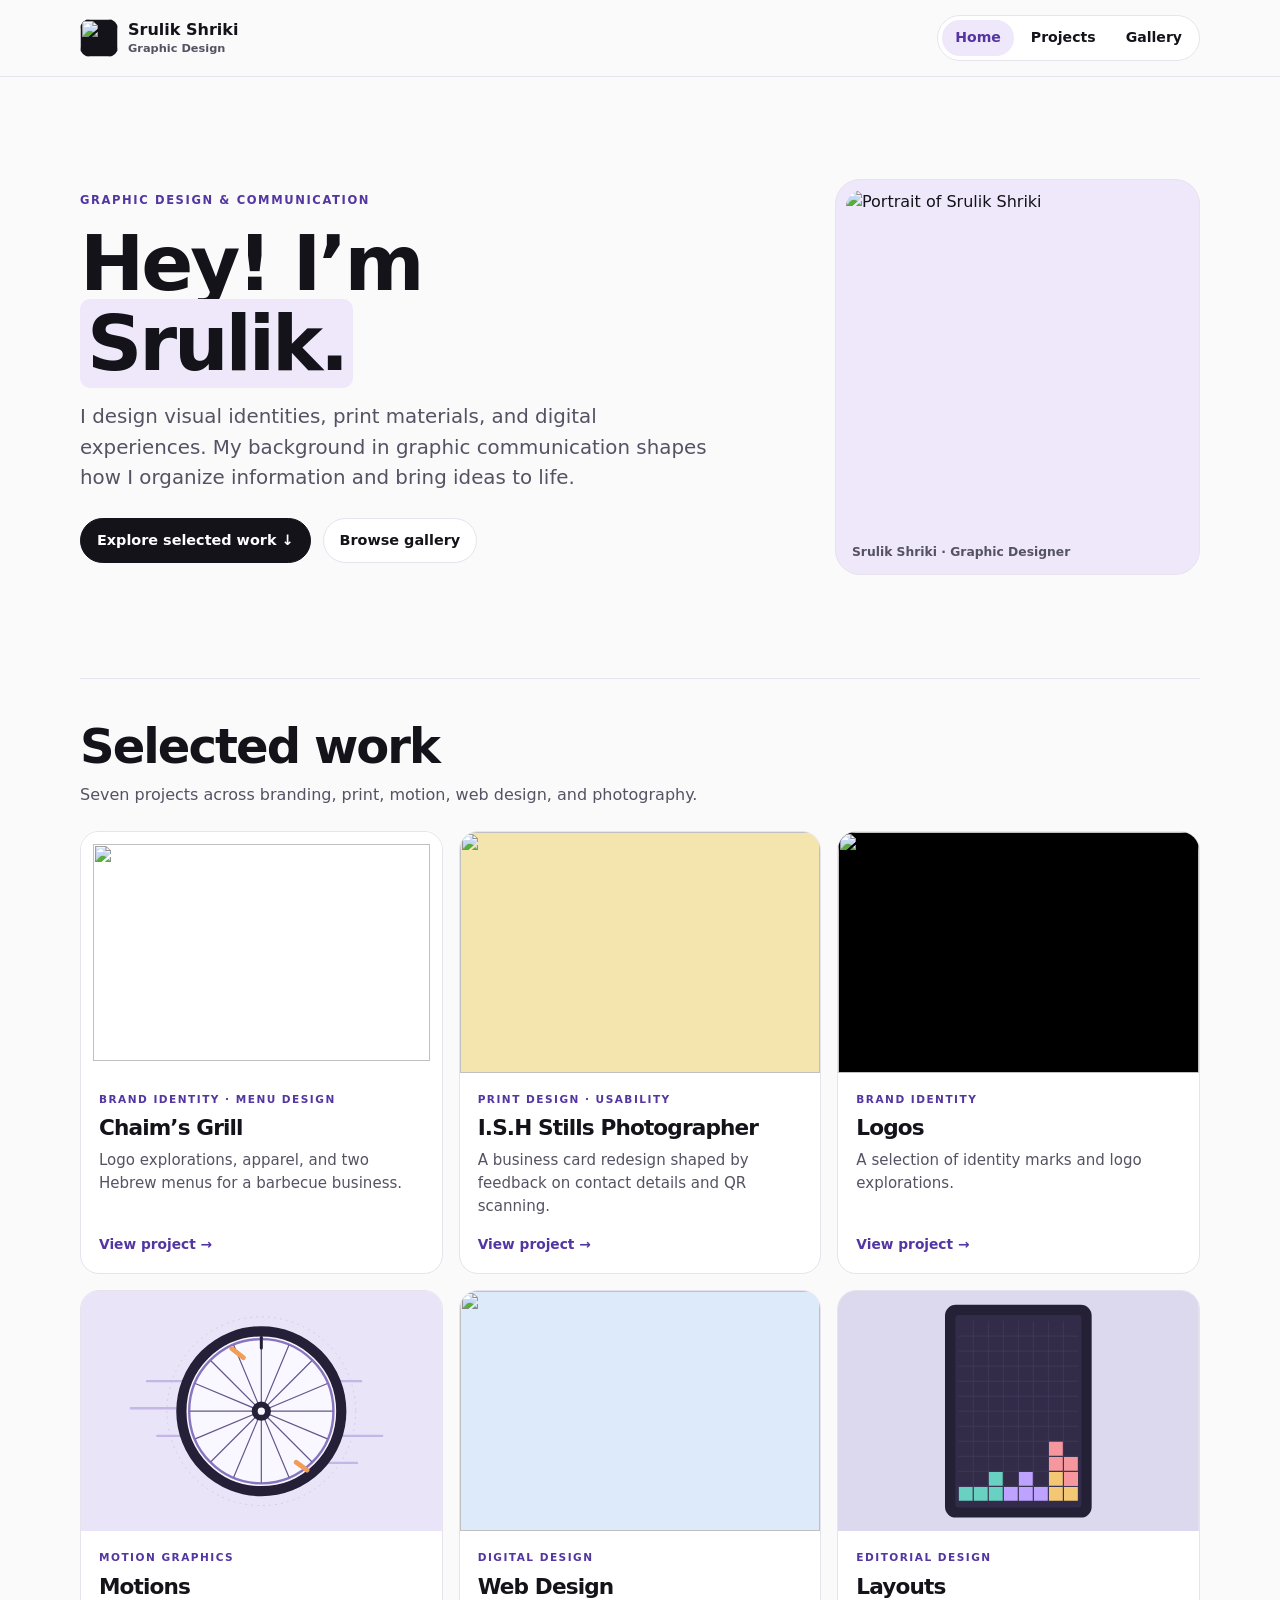
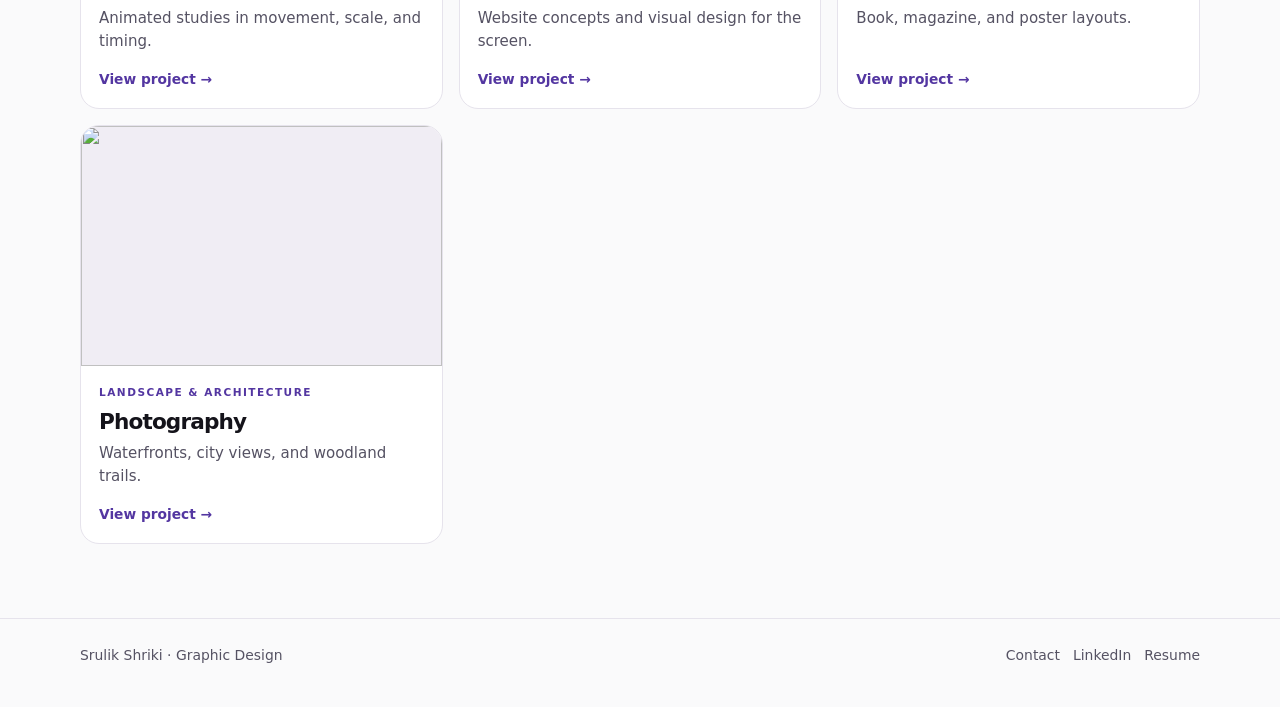
==== index.html @ f4cd2b34 "Add files via upload" ====
<!doctype html>
<html lang="en">
<head>
<meta charset="utf-8">
<meta name="viewport" content="width=device-width, initial-scale=1">
<meta name="description" content="Graphic design portfolio by Srulik Shriki, featuring brand identity, print, motion, and visual communication.">
<title>Graphic Design Srulik&#x27;s Portfolio</title>
<link rel="icon" href="gallery/logo_favicon.jpg" type="image/jpeg">
<link rel="stylesheet" href="styles.css">
</head>
<body>
<a class="skip" href="#main">Skip to content</a>
<header class="header"><div class="wrap bar">
  <a class="brand" href="index.html" aria-label="Graphic Design portfolio home"><img class="mark" src="gallery/logo_favicon.jpg" width="38" height="38" alt=""><span>Srulik Shriki<small>Graphic Design</small></span></a>
  <nav class="nav" aria-label="Main navigation"><a href="index.html" aria-current="page">Home</a> <a href="projects.html">Projects</a> <a href="gallery.html">Gallery</a></nav>
</div></header>
<main class="wrap" id="main">

<section class="hero" aria-labelledby="hero-title">
<div><p class="eyebrow">Graphic Design &amp; Communication</p><h1 id="hero-title">Hey! I’m <span>Srulik.</span></h1>
<p class="lead">I design visual identities, print materials, and digital experiences. My background in graphic communication shapes how I organize information and bring ideas to life.</p>
<div class="actions"><a class="button primary" href="#selected">Explore selected work ↓</a><a class="button" href="gallery.html">Browse gallery</a></div></div>
<figure class="portrait"><img src="gallery/srulik.jpg" width="720" height="720" alt="Portrait of Srulik Shriki"><figcaption>Srulik Shriki · Graphic Designer</figcaption></figure>
</section>
<section class="section" id="selected"><h2>Selected work</h2><p class=intro>Seven projects across branding, print, motion, web design, and photography.</p><div class="grid">
    <a class="card" href="bbq.html"><div class="cover bbq"><img src="gallery/bbq_logo1.png" alt="" loading="lazy"></div>
    <div class="card-body"><p class="eyebrow">Brand identity · Menu design</p><h3>Chaim’s Grill</h3><p>Logo explorations, apparel, and two Hebrew menus for a barbecue business.</p><span class="open">View project →</span></div></a>

    <a class="card" href="business-card.html"><div class="cover ish"><img src="gallery/ish-card-front.png" alt="" loading="lazy"></div>
    <div class="card-body"><p class="eyebrow">Print design · Usability</p><h3>I.S.H Stills Photographer</h3><p>A business card redesign shaped by feedback on contact details and QR scanning.</p><span class="open">View project →</span></div></a>

    <a class="card" href="logos.html"><div class="cover logos"><img src="gallery/logo_favicon.jpg" alt="" loading="lazy"></div>
    <div class="card-body"><p class="eyebrow">Brand identity</p><h3>Logos</h3><p>A selection of identity marks and logo explorations.</p><span class="open">View project →</span></div></a>

    <a class="card" href="motions.html"><div class="cover has-motion"><svg class="cover-art" aria-hidden="true" viewBox="0 0 600 400" xmlns="http://www.w3.org/2000/svg">
  <rect width="600" height="400" fill="#e9e4f8"/>
  <path d="M110 150h78m-105 45h84m-40 46h55m230-91h54m-31 91h66m-89 45h47" stroke="#c4b7e6" stroke-width="4" stroke-linecap="round"/>
  <circle cx="300" cy="200" r="157" fill="none" stroke="#c4b7e6" stroke-dasharray="3 7"/>
  <g class="wheel-spin">
    <circle cx="300" cy="200" r="133" fill="#f9f7ff" stroke="#252038" stroke-width="17"/>
    <circle cx="300" cy="200" r="120" fill="none" stroke="#8975bf" stroke-width="4"/>
    <path d="M300 81v238m-119-119h238m-203-84 168 168m0-168L216 284m38-194 92 220M190 154l220 92M346 90l-92 220m156-156-220 92" stroke="#66568c" stroke-width="2"/>
    <path d="M300 77v18" stroke="#252038" stroke-width="5" stroke-linecap="round"/>
    <path d="M251 96l19 15m88 174 18 13" stroke="#f19c57" stroke-width="8" stroke-linecap="round"/>
    <circle cx="300" cy="200" r="16" fill="#252038"/>
    <circle cx="300" cy="200" r="6" fill="#f9f7ff"/>
  </g>
</svg></div>
    <div class="card-body"><p class="eyebrow">Motion graphics</p><h3>Motions</h3><p>Animated studies in movement, scale, and timing.</p><span class="open">View project →</span></div></a>

    <a class="card" href="web-design.html"><div class="cover web"><img src="gallery/washtenaw_wings.jpg" alt="" loading="lazy"></div>
    <div class="card-body"><p class="eyebrow">Digital design</p><h3>Web Design</h3><p>Website concepts and visual design for the screen.</p><span class="open">View project →</span></div></a>

    <a class="card" href="layouts.html"><div class="cover has-motion"><svg class="cover-art" aria-hidden="true" viewBox="0 0 600 400" xmlns="http://www.w3.org/2000/svg">
  <rect width="600" height="400" fill="#dcd9ef"/>
  <rect x="178" y="23" width="244" height="354" rx="18" fill="#242035"/>
  <rect x="195" y="40" width="210" height="320" rx="6" fill="#332c49"/>
  <svg x="200" y="50" width="200" height="300" viewBox="0 0 200 300" overflow="hidden">
    <path d="M0 25h200m-200 25h200m-200 25h200m-200 25h200m-200 25h200m-200 25h200m-200 25h200m-200 25h200m-200 25h200m-200 25h200m-200 25h200M25 0v300M50 0v300M75 0v300M100 0v300M125 0v300M150 0v300M175 0v300" stroke="#493f62" fill="none"/>
    <path d="M1 276h23v23H1zm25 0h23v23H26zm25 0h23v23H51zm0-25h23v23H51z" fill="#69d1c2"/>
    <path d="M151 276h23v23h-23zm25 0h23v23h-23zm-25-25h23v23h-23zm25 0h23v23h-23z" fill="#f4c774"/>
    <g class="tetris-drop drop-first" fill="#bda3ff">
      <path d="M1 26h23v23H1zm25 0h23v23H26zm25 0h23v23H51zM26 1h23v23H26z"/>
    </g>
    <g class="tetris-drop drop-second" fill="#f5979d">
      <path d="M1 1h23v23H1zm0 25h23v23H1zm25 0h23v23H26zm0 25h23v23H26z"/>
    </g>
  </svg>
</svg></div>
    <div class="card-body"><p class="eyebrow">Editorial design</p><h3>Layouts</h3><p>Book, magazine, and poster layouts.</p><span class="open">View project →</span></div></a>

    <a class="card" href="photography.html"><div class="cover photography"><img src="photography/autumn-pond-panorama.jpg" alt="" loading="lazy"></div>
    <div class="card-body"><p class="eyebrow">Landscape &amp; architecture</p><h3>Photography</h3><p>Waterfronts, city views, and woodland trails.</p><span class="open">View project →</span></div></a>
    </div></section>
</main>
<footer class="footer"><div class="wrap"><span>Srulik Shriki · Graphic Design</span><div><a href="mailto:ishriki@emich.edu">Contact</a><a href="https://www.linkedin.com/in/srulik-shriki-858525204/">LinkedIn</a><a href="https://canva.link/yx0ch3mzbwve8dt">Resume</a></div></div></footer>
<script src="project-motion.js" defer></script>
</body>
</html>
---- styles.css ----
:root{color-scheme:light;--bg:#fafafb;--ink:#14131a;--muted:#555263;--line:#e6e3ec;--paper:#fff;--accent:#5336a1;--lilac:#eee8fa;--width:1120px}
*{box-sizing:border-box}body{margin:0;background:var(--bg);color:var(--ink);font-family:Inter,system-ui,-apple-system,"Segoe UI",sans-serif;line-height:1.55}a{color:inherit;text-decoration:none}img,video{display:block;max-width:100%}h1,h2,h3,p,figure{margin:0}h1,h2,h3{line-height:1.08;letter-spacing:-.04em}p{color:var(--muted)}:focus-visible{outline:3px solid var(--accent);outline-offset:5px}.wrap{width:min(var(--width),calc(100% - 64px));margin-inline:auto}.skip{position:absolute;top:6px;left:8px;transform:translateY(-150%);z-index:10;background:white;padding:8px}.skip:focus{transform:none}.header{position:sticky;top:0;z-index:5;background:#fafafbf2;border-bottom:1px solid var(--line);backdrop-filter:blur(12px)}.bar{min-height:76px;display:flex;align-items:center;justify-content:space-between;gap:14px}.brand,.nav{display:flex;align-items:center;gap:10px}.brand{font-weight:750;line-height:1.12}.brand small{display:block;color:var(--muted);font-size:.71rem;font-weight:550;margin-top:3px}.mark{display:grid;place-items:center;border-radius:10px;width:38px;height:38px;background:var(--ink);color:white;font-size:.9rem;letter-spacing:-.04em;flex:none}.nav{gap:4px;padding:4px;border:1px solid var(--line);border-radius:99px;background:var(--paper);font-size:.88rem;font-weight:650}.nav a{padding:7px 13px;border-radius:99px}.nav a:hover,.nav [aria-current]{background:var(--lilac);color:var(--accent)}.hero{display:grid;grid-template-columns:1.22fr .78fr;align-items:center;gap:clamp(28px,6vw,84px);padding-block:clamp(48px,8vw,104px)}.hero h1,.page-head h1{font-size:clamp(2.65rem,6vw,5.25rem);max-width:13ch;line-height:1.04}.hero h1 span{background:var(--lilac);box-decoration-break:clone;padding-inline:.09em;border-radius:.13em}.eyebrow{font-size:.72rem;font-weight:800;text-transform:uppercase;letter-spacing:.14em;color:var(--accent);margin-bottom:14px}.lead{font-size:clamp(1.03rem,2vw,1.24rem);max-width:54ch;margin-top:18px}.portrait{border-radius:25px;overflow:hidden;background:var(--lilac);border:1px solid var(--line);padding:10px;max-width:365px;justify-self:end;width:100%}.portrait img{width:100%;height:auto;aspect-ratio:1;object-fit:cover;border-radius:17px}.portrait figcaption{padding:10px 6px 2px;font-size:.77rem;font-weight:700;color:var(--muted)}.actions{display:flex;align-items:center;gap:12px;flex-wrap:wrap;margin-top:24px}.button{display:inline-flex;align-items:center;gap:10px;padding:10px 16px;border-radius:99px;font-weight:700;font-size:.9rem;border:1px solid var(--line);background:white}.button.primary{color:white;background:var(--ink);border-color:var(--ink)}.button:hover{color:var(--accent);background:var(--lilac);border-color:var(--lilac)}.section{padding-block:42px;border-top:1px solid var(--line);scroll-margin-top:102px}.section h2{font-size:clamp(1.85rem,4vw,3rem)}.section>.intro{margin:10px 0 22px;max-width:65ch}.grid{display:grid;grid-template-columns:repeat(3,minmax(0,1fr));gap:16px;margin-top:24px}.grid.two{grid-template-columns:repeat(2,minmax(0,1fr))}.card,.piece,.note{min-width:0;border:1px solid var(--line);background:white;border-radius:19px;overflow:hidden}.card{display:flex;flex-direction:column}.card:hover{border-color:#a994d6;box-shadow:0 6px 24px #31215310}.cover,.media{display:grid;place-items:center;background:#f0edf4;overflow:hidden}.cover{aspect-ratio:1.5}.cover img{width:100%;height:100%;object-fit:cover}.cover.bbq{background:#fff}.cover.bbq img{object-fit:contain;padding:14px}.cover.ish{background:#2c2441}.cover.ish img{object-fit:contain;padding:14px}.card-body,.piece figcaption,.note{padding:18px}.card-body{flex:1;display:flex;flex-direction:column;align-items:start;gap:9px}.card-body h3,.note h3{font-size:1.35rem}.card-body p,.note p{font-size:.94rem}.card-body .eyebrow{margin:0;font-size:.66rem}.card-body .open{margin-top:auto;padding-top:6px;color:var(--accent);font-weight:750;font-size:.86rem}.page-head{padding-block:46px 38px}.page-head h1{max-width:17ch;font-size:clamp(2.5rem,6vw,4.7rem)}.back{display:inline-block;margin-bottom:22px;font-size:.9rem;font-weight:700;color:var(--accent)}.media{aspect-ratio:4/3}.media img,.media video{width:100%;height:100%;object-fit:contain}.media img{padding:10px}.media video{background:#191820}.media a{display:grid;place-items:center;width:100%;height:100%;min-height:0}.media a:hover img{filter:brightness(.94)}.piece figcaption{font-size:.92rem;color:var(--muted)}.piece figcaption strong{color:var(--ink);display:block;margin-bottom:3px}.piece figcaption a,.under{color:var(--accent);font-weight:700;text-decoration:underline;text-underline-offset:3px}.story{display:grid;grid-template-columns:minmax(0,1.2fr) minmax(0,1fr);gap:24px;align-items:start;margin-top:20px}.story p+p{margin-top:12px}.case-art{width:100%;border-radius:19px;background:#2c2441}.notes{display:grid;grid-template-columns:repeat(2,minmax(0,1fr));gap:12px;margin-top:20px}.note p{margin-top:8px}.footer{border-top:1px solid var(--line);margin-top:32px;padding-block:26px 40px}.footer .wrap{display:flex;justify-content:space-between;flex-wrap:wrap;gap:12px;color:var(--muted);font-size:.87rem}.footer a{margin-right:13px}.footer a:last-child{margin-right:0}.filters{margin-top:18px}.filters button{cursor:pointer;font-family:inherit;color:var(--ink)}.filters [aria-pressed=true]{background:var(--lilac);color:var(--accent);border-color:#cfc1e7}[hidden]{display:none!important}
@media(max-width:760px){.wrap{width:calc(100% - 36px)}.hero{grid-template-columns:1fr;gap:24px}.portrait{justify-self:start;max-width:300px}.grid{grid-template-columns:repeat(2,minmax(0,1fr))}.story{grid-template-columns:1fr}.case-art{max-width:450px}}
@media(max-width:490px){.nav a{padding:6px 8px}.nav{font-size:.77rem}.bar{min-height:62px;gap:8px}.brand{font-size:.88rem}.brand small{font-size:.63rem}.mark{width:32px;height:32px}.grid,.grid.two,.notes{grid-template-columns:1fr}.section{padding-block:32px}}

/* Project covers */
.cover {
  position: relative;
}
.cover img, .cover-art {
  position: absolute;
  inset: 0;
  width: 100%;
  height: 100%;
}
.cover img { object-position: center; }
.cover.bbq { background: #fff; }
.cover.bbq img { padding: 12px; }
.cover.ish { background: #f4e5ae; }
.cover.ish img { padding: 0; }
.cover.logos { background: #000; }
.cover.logos img { object-fit: contain; }
.cover.web { background: #dceafa; }
.cover.web img { object-fit: contain; }
.wheel-spin { transform-origin: 300px 200px; }
.drop-first { transform: translate(75px, 250px); }
.drop-second { transform: translate(150px, 200px); }
@media (prefers-reduced-motion: no-preference) {
  .has-motion.is-visible .wheel-spin {
    animation: wheel-spin 4.6s ease-in-out both;
  }
  .has-motion.is-visible .drop-first {
    animation: drop-first 2.2s steps(1, end) both;
  }
  .has-motion.is-visible .drop-second {
    animation: drop-second 2.2s 2.2s steps(1, end) both;
  }
}
@keyframes wheel-spin {
  to { transform: rotate(1080deg); }
}
@keyframes drop-first {
  0% { transform: translate(50px, 0); }
  20% { transform: translate(50px, 75px); }
  40% { transform: translate(75px, 75px); }
  60% { transform: translate(75px, 150px); }
  80%, 100% { transform: translate(75px, 250px); }
}
@keyframes drop-second {
  0% { transform: translate(100px, 0); }
  20% { transform: translate(100px, 50px); }
  40% { transform: translate(125px, 50px); }
  60% { transform: translate(150px, 100px); }
  80%, 100% { transform: translate(150px, 200px); }
}

.brief-copy { max-width: 66ch; margin-top: 14px; }
.brief-copy p + p { margin-top: 10px; }
.print-version h3 { font-size: 1.25rem; }
.grid.print-sides { grid-template-columns: 1fr; gap: 12px; margin-top: 12px; }
.print-sides .media { aspect-ratio: 1.8; }
.media:has(img[src$="logo-example-1.png"]) { background: #232129; }
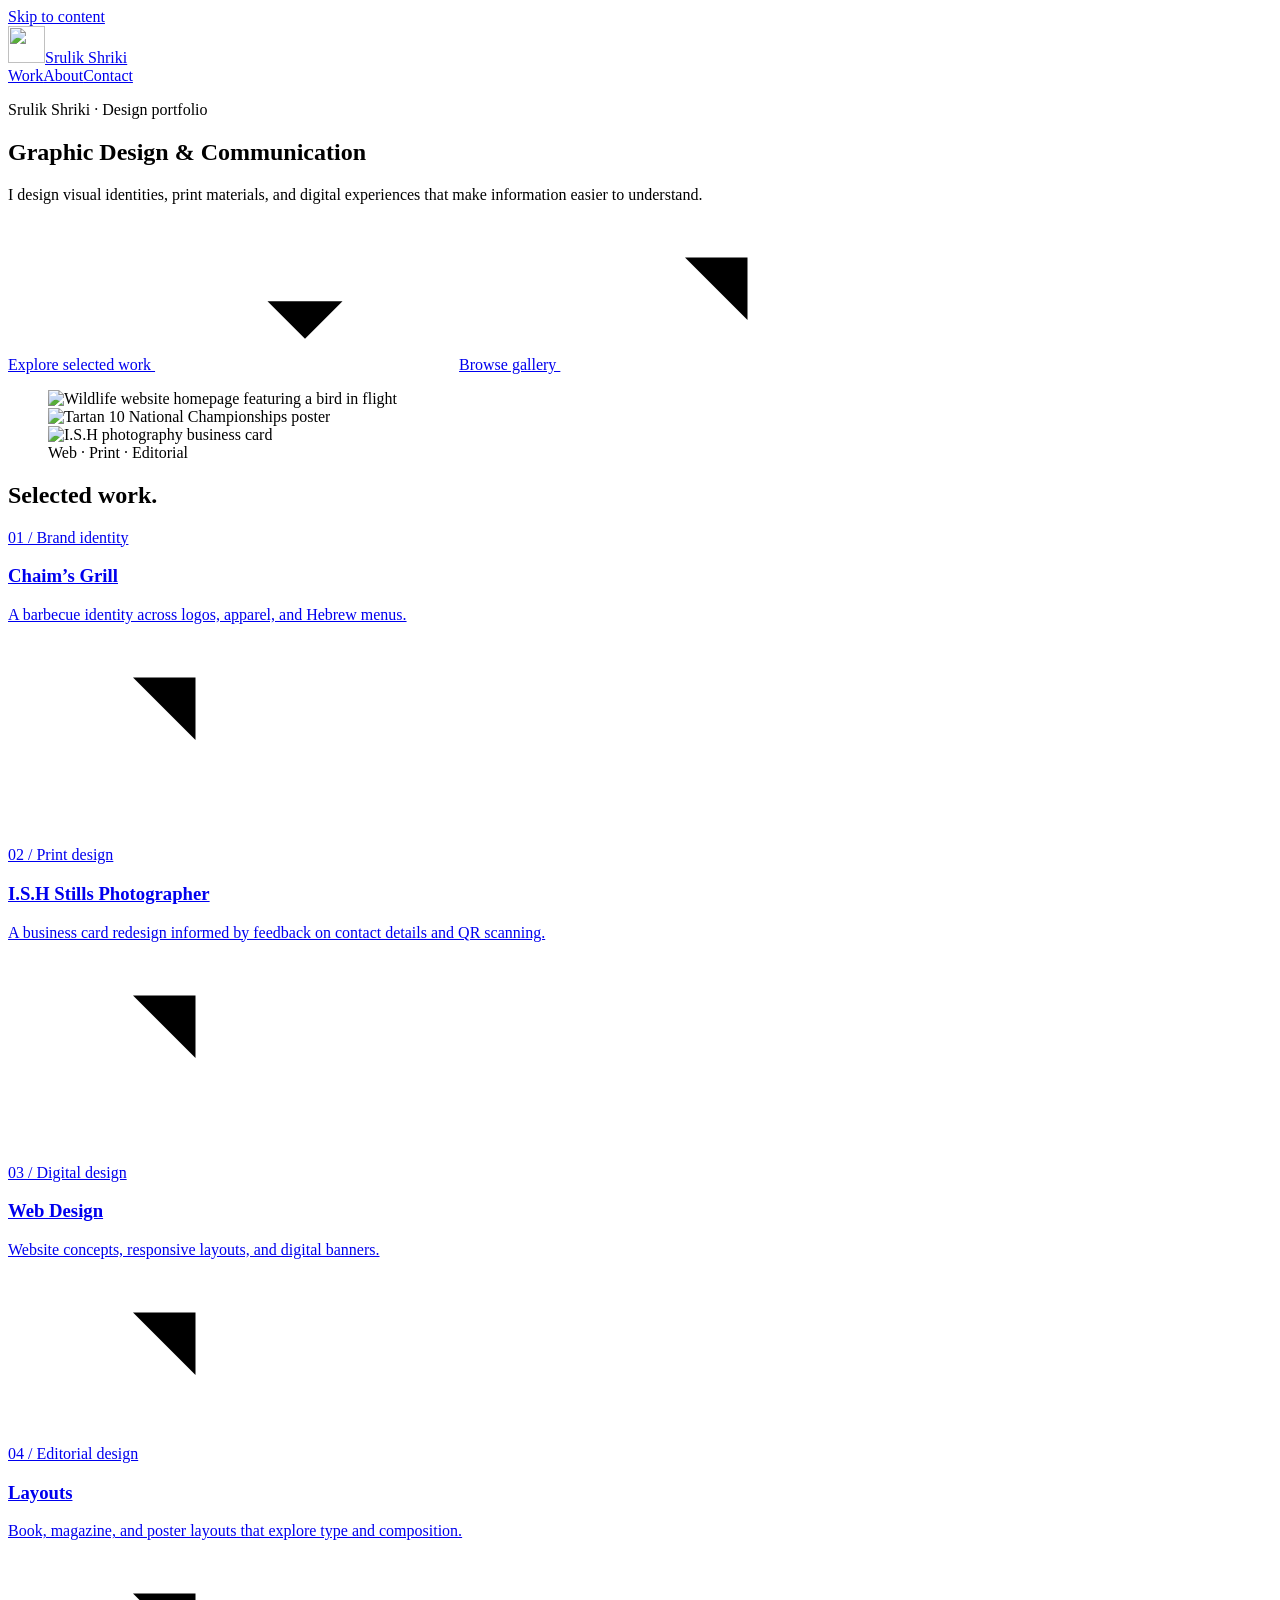
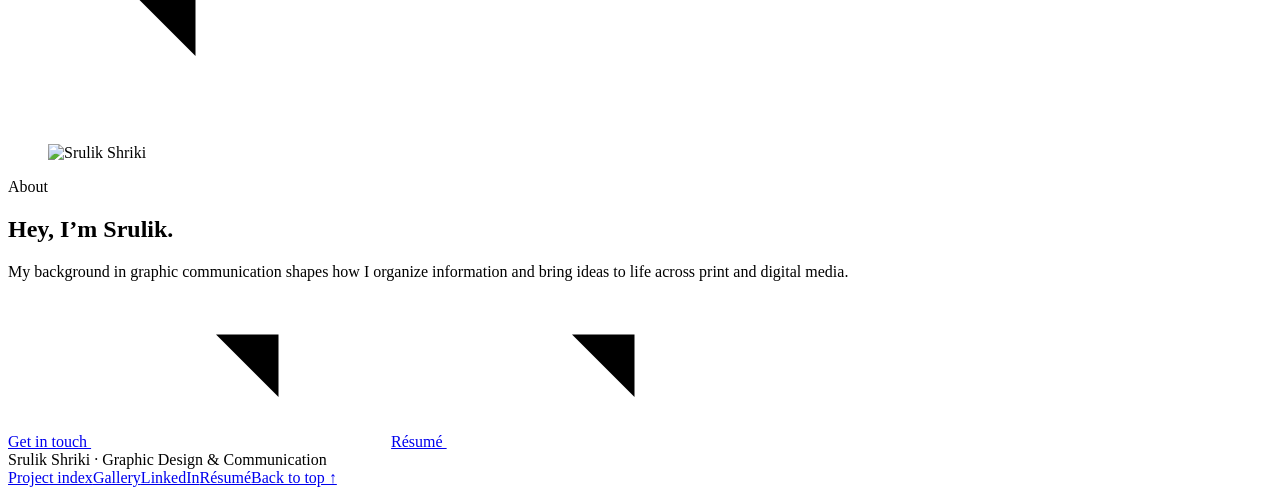
==== commit dcc07b74: "Add files via upload" ====
--- a/index.html
+++ b/index.html
@@ -3,77 +3,77 @@
 <head>
 <meta charset="utf-8">
 <meta name="viewport" content="width=device-width, initial-scale=1">
-<meta name="description" content="Graphic design portfolio by Srulik Shriki, featuring brand identity, print, motion, and visual communication.">
-<title>Graphic Design Srulik&#x27;s Portfolio</title>
-<link rel="icon" href="gallery/logo_favicon.jpg" type="image/jpeg">
-<link rel="stylesheet" href="styles.css">
+<meta name="theme-color" content="#ffffff">
+<meta name="description" content="Selected work by Srulik Shriki across brand identity, print, web design, and editorial design.">
+<title>Srulik Shriki — Graphic Design &amp; Communication</title>
+<link rel="icon" href="assets/home/srulik-mark.webp">
+<link rel="stylesheet" href="assets/css/home.css">
 </head>
-<body>
+<body id="top">
+<svg xmlns="http://www.w3.org/2000/svg" width="0" height="0" aria-hidden="true" style="position:absolute">
+  <symbol id="arrow" viewBox="0 0 24 24"><path d="M6 18 18 6M8 6h10v10"/></symbol>
+  <symbol id="down" viewBox="0 0 24 24"><path d="M12 4v15m-6-6 6 6 6-6"/></symbol>
+</svg>
 <a class="skip" href="#main">Skip to content</a>
-<header class="header"><div class="wrap bar">
-  <a class="brand" href="index.html" aria-label="Graphic Design portfolio home"><img class="mark" src="gallery/logo_favicon.jpg" width="38" height="38" alt=""><span>Srulik Shriki<small>Graphic Design</small></span></a>
-  <nav class="nav" aria-label="Main navigation"><a href="index.html" aria-current="page">Home</a> <a href="projects.html">Projects</a> <a href="gallery.html">Gallery</a></nav>
-</div></header>
-<main class="wrap" id="main">
-
-<section class="hero" aria-labelledby="hero-title">
-<div><p class="eyebrow">Graphic Design &amp; Communication</p><h1 id="hero-title">Hey! I’m <span>Srulik.</span></h1>
-<p class="lead">I design visual identities, print materials, and digital experiences. My background in graphic communication shapes how I organize information and bring ideas to life.</p>
-<div class="actions"><a class="button primary" href="#selected">Explore selected work ↓</a><a class="button" href="gallery.html">Browse gallery</a></div></div>
-<figure class="portrait"><img src="gallery/srulik.jpg" width="720" height="720" alt="Portrait of Srulik Shriki"><figcaption>Srulik Shriki · Graphic Designer</figcaption></figure>
+  <header class="header">
+    <div class="wrap bar">
+      <a class="brand" href="#top" aria-label="Srulik Shriki, home"><img src="assets/home/srulik-mark.webp" width="37" height="37" alt=""><span>Srulik Shriki</span></a>
+      <nav class="nav" aria-label="Main navigation">
+        <a href="#work">Work</a><a href="#about">About</a><a class="contact-nav" href="mailto:ishriki@emich.edu">Contact</a>
+      </nav>
+    </div>
+  </header>
+  <main id="main" tabindex="-1">
+  <div class="top">
+    <section class="wrap hero" aria-labelledby="hero-title">
+      <div class="hero-copy">
+        <p class="kicker">Srulik Shriki · Design portfolio</p>
+        <h1 id="hero-title">Graphic Design <span>&amp; Communication</span></h1>
+        <p class="lead">I design visual identities, print materials, and digital experiences that make information easier to understand.</p>
+        <div class="actions">
+          <a class="button" href="#work">Explore selected work <svg class="icon" aria-hidden="true"><use href="#down"/></svg></a>
+          <a class="text-link" href="gallery.html">Browse gallery <svg class="icon" aria-hidden="true"><use href="#arrow"/></svg></a>
+        </div>
+      </div>
+      <figure class="hero-art" aria-label="A selection of Srulik’s web, print, and editorial design">
+        <div class="halo" aria-hidden="true"></div>
+        <div class="screen hero-screen"><div class="dots" aria-hidden="true"><i></i><i></i><i></i></div><img src="assets/home/wildlife-homepage.webp" alt="Wildlife website homepage featuring a bird in flight" fetchpriority="high"></div>
+        <div class="screen hero-poster"><img src="assets/home/tartan-poster.webp" alt="Tartan 10 National Championships poster"></div>
+        <img class="screen hero-print" src="assets/home/ish-card-front.webp" alt="I.S.H photography business card">
+        <figcaption class="art-caption">Web · Print · Editorial</figcaption>
+      </figure>
+    </section>
+  </div>
+<section class="wrap work" id="work" aria-labelledby="work-title">
+  <div class="section-head">
+    <h2 id="work-title">Selected work.</h2>
+  </div>
+  <div class="projects">
+    <a class="project feature bbq" href="bbq.html" aria-labelledby="bbq-title">
+      <div class="project-info"><div><p class="kicker">01 / Brand identity</p><h3 id="bbq-title">Chaim’s Grill</h3><p>A barbecue identity across logos, apparel, and Hebrew menus.</p></div><span class="arrow" aria-hidden="true"><svg class="icon"><use href="#arrow"/></svg></span></div>
+      <div class="project-visual"><img class="bbq-menu" src="assets/home/chaims-grill-menu.webp" alt="" loading="lazy"><img class="bbq-mark" src="assets/home/chaims-grill-mark.webp" alt="" loading="lazy"></div>
+    </a>
+    <a class="project print" href="business-card.html" aria-labelledby="print-title">
+      <div class="project-visual"><img class="print-back" src="assets/home/ish-card-back.webp" alt="" loading="lazy"><img class="print-front" src="assets/home/ish-card-front.webp" alt="" loading="lazy"></div>
+      <div class="project-info"><div><p class="kicker">02 / Print design</p><h3 id="print-title">I.S.H Stills Photographer</h3><p>A business card redesign informed by feedback on contact details and QR scanning.</p></div><span class="arrow" aria-hidden="true"><svg class="icon"><use href="#arrow"/></svg></span></div>
+    </a>
+    <a class="project web" href="web-design.html" aria-labelledby="web-title">
+      <div class="project-visual"><div class="screen web-desktop"><div class="dots" aria-hidden="true"><i></i><i></i><i></i></div><img src="assets/home/utility-desktop.webp" alt="" loading="lazy"></div><div class="web-mobile"><img src="assets/home/utility-mobile.webp" alt="" loading="lazy"></div></div>
+      <div class="project-info"><div><p class="kicker">03 / Digital design</p><h3 id="web-title">Web Design</h3><p>Website concepts, responsive layouts, and digital banners.</p></div><span class="arrow" aria-hidden="true"><svg class="icon"><use href="#arrow"/></svg></span></div>
+    </a>
+    <a class="project feature layout" href="layouts.html" aria-labelledby="layout-title">
+      <div class="project-info"><div><p class="kicker">04 / Editorial design</p><h3 id="layout-title">Layouts</h3><p>Book, magazine, and poster layouts that explore type and composition.</p></div><span class="arrow" aria-hidden="true"><svg class="icon"><use href="#arrow"/></svg></span></div>
+      <div class="project-visual"><img class="layout-one" src="assets/home/rules-of-hierarchy.webp" alt="" loading="lazy"><img class="layout-two" src="assets/home/tartan-poster.webp" alt="" loading="lazy"></div>
+    </a>
+  </div>
 </section>
-<section class="section" id="selected"><h2>Selected work</h2><p class=intro>Seven projects across branding, print, motion, web design, and photography.</p><div class="grid">
-    <a class="card" href="bbq.html"><div class="cover bbq"><img src="gallery/bbq_logo1.png" alt="" loading="lazy"></div>
-    <div class="card-body"><p class="eyebrow">Brand identity · Menu design</p><h3>Chaim’s Grill</h3><p>Logo explorations, apparel, and two Hebrew menus for a barbecue business.</p><span class="open">View project →</span></div></a>
-
-    <a class="card" href="business-card.html"><div class="cover ish"><img src="gallery/ish-card-front.png" alt="" loading="lazy"></div>
-    <div class="card-body"><p class="eyebrow">Print design · Usability</p><h3>I.S.H Stills Photographer</h3><p>A business card redesign shaped by feedback on contact details and QR scanning.</p><span class="open">View project →</span></div></a>
-
-    <a class="card" href="logos.html"><div class="cover logos"><img src="gallery/logo_favicon.jpg" alt="" loading="lazy"></div>
-    <div class="card-body"><p class="eyebrow">Brand identity</p><h3>Logos</h3><p>A selection of identity marks and logo explorations.</p><span class="open">View project →</span></div></a>
-
-    <a class="card" href="motions.html"><div class="cover has-motion"><svg class="cover-art" aria-hidden="true" viewBox="0 0 600 400" xmlns="http://www.w3.org/2000/svg">
-  <rect width="600" height="400" fill="#e9e4f8"/>
-  <path d="M110 150h78m-105 45h84m-40 46h55m230-91h54m-31 91h66m-89 45h47" stroke="#c4b7e6" stroke-width="4" stroke-linecap="round"/>
-  <circle cx="300" cy="200" r="157" fill="none" stroke="#c4b7e6" stroke-dasharray="3 7"/>
-  <g class="wheel-spin">
-    <circle cx="300" cy="200" r="133" fill="#f9f7ff" stroke="#252038" stroke-width="17"/>
-    <circle cx="300" cy="200" r="120" fill="none" stroke="#8975bf" stroke-width="4"/>
-    <path d="M300 81v238m-119-119h238m-203-84 168 168m0-168L216 284m38-194 92 220M190 154l220 92M346 90l-92 220m156-156-220 92" stroke="#66568c" stroke-width="2"/>
-    <path d="M300 77v18" stroke="#252038" stroke-width="5" stroke-linecap="round"/>
-    <path d="M251 96l19 15m88 174 18 13" stroke="#f19c57" stroke-width="8" stroke-linecap="round"/>
-    <circle cx="300" cy="200" r="16" fill="#252038"/>
-    <circle cx="300" cy="200" r="6" fill="#f9f7ff"/>
-  </g>
-</svg></div>
-    <div class="card-body"><p class="eyebrow">Motion graphics</p><h3>Motions</h3><p>Animated studies in movement, scale, and timing.</p><span class="open">View project →</span></div></a>
-
-    <a class="card" href="web-design.html"><div class="cover web"><img src="gallery/washtenaw_wings.jpg" alt="" loading="lazy"></div>
-    <div class="card-body"><p class="eyebrow">Digital design</p><h3>Web Design</h3><p>Website concepts and visual design for the screen.</p><span class="open">View project →</span></div></a>
-
-    <a class="card" href="layouts.html"><div class="cover has-motion"><svg class="cover-art" aria-hidden="true" viewBox="0 0 600 400" xmlns="http://www.w3.org/2000/svg">
-  <rect width="600" height="400" fill="#dcd9ef"/>
-  <rect x="178" y="23" width="244" height="354" rx="18" fill="#242035"/>
-  <rect x="195" y="40" width="210" height="320" rx="6" fill="#332c49"/>
-  <svg x="200" y="50" width="200" height="300" viewBox="0 0 200 300" overflow="hidden">
-    <path d="M0 25h200m-200 25h200m-200 25h200m-200 25h200m-200 25h200m-200 25h200m-200 25h200m-200 25h200m-200 25h200m-200 25h200m-200 25h200M25 0v300M50 0v300M75 0v300M100 0v300M125 0v300M150 0v300M175 0v300" stroke="#493f62" fill="none"/>
-    <path d="M1 276h23v23H1zm25 0h23v23H26zm25 0h23v23H51zm0-25h23v23H51z" fill="#69d1c2"/>
-    <path d="M151 276h23v23h-23zm25 0h23v23h-23zm-25-25h23v23h-23zm25 0h23v23h-23z" fill="#f4c774"/>
-    <g class="tetris-drop drop-first" fill="#bda3ff">
-      <path d="M1 26h23v23H1zm25 0h23v23H26zm25 0h23v23H51zM26 1h23v23H26z"/>
-    </g>
-    <g class="tetris-drop drop-second" fill="#f5979d">
-      <path d="M1 1h23v23H1zm0 25h23v23H1zm25 0h23v23H26zm0 25h23v23H26z"/>
-    </g>
-  </svg>
-</svg></div>
-    <div class="card-body"><p class="eyebrow">Editorial design</p><h3>Layouts</h3><p>Book, magazine, and poster layouts.</p><span class="open">View project →</span></div></a>
-
-    <a class="card" href="photography.html"><div class="cover photography"><img src="photography/autumn-pond-panorama.jpg" alt="" loading="lazy"></div>
-    <div class="card-body"><p class="eyebrow">Landscape &amp; architecture</p><h3>Photography</h3><p>Waterfronts, city views, and woodland trails.</p><span class="open">View project →</span></div></a>
-    </div></section>
+<section class="wrap about" id="about" aria-labelledby="about-title">
+  <figure class="portrait"><img src="assets/home/srulik-portrait.webp" alt="Srulik Shriki" width="260" height="260" loading="lazy"></figure>
+  <div><p class="kicker">About</p><h2 id="about-title">Hey, I’m <span class="gradient-text">Srulik.</span></h2>
+  <p class="lead">My background in graphic communication shapes how I organize information and bring ideas to life across print and digital media.</p>
+  <div class="actions"><a class="button" href="mailto:ishriki@emich.edu">Get in touch <svg class="icon" aria-hidden="true"><use href="#arrow"/></svg></a><a class="text-link" href="https://canva.link/yx0ch3mzbwve8dt">Résumé <svg class="icon" aria-hidden="true"><use href="#arrow"/></svg></a></div></div>
+</section>
 </main>
-<footer class="footer"><div class="wrap"><span>Srulik Shriki · Graphic Design</span><div><a href="mailto:ishriki@emich.edu">Contact</a><a href="https://www.linkedin.com/in/srulik-shriki-858525204/">LinkedIn</a><a href="https://canva.link/yx0ch3mzbwve8dt">Resume</a></div></div></footer>
-<script src="project-motion.js" defer></script>
+<footer class="footer"><div class="wrap"><span>Srulik Shriki · Graphic Design &amp; Communication</span><nav aria-label="Footer"><a href="projects.html">Project index</a><a href="gallery.html">Gallery</a><a href="https://www.linkedin.com/in/srulik-shriki-858525204/">LinkedIn</a><a href="https://canva.link/yx0ch3mzbwve8dt">Résumé</a><a href="#top">Back to top ↑</a></nav></div></footer>
 </body>
 </html>
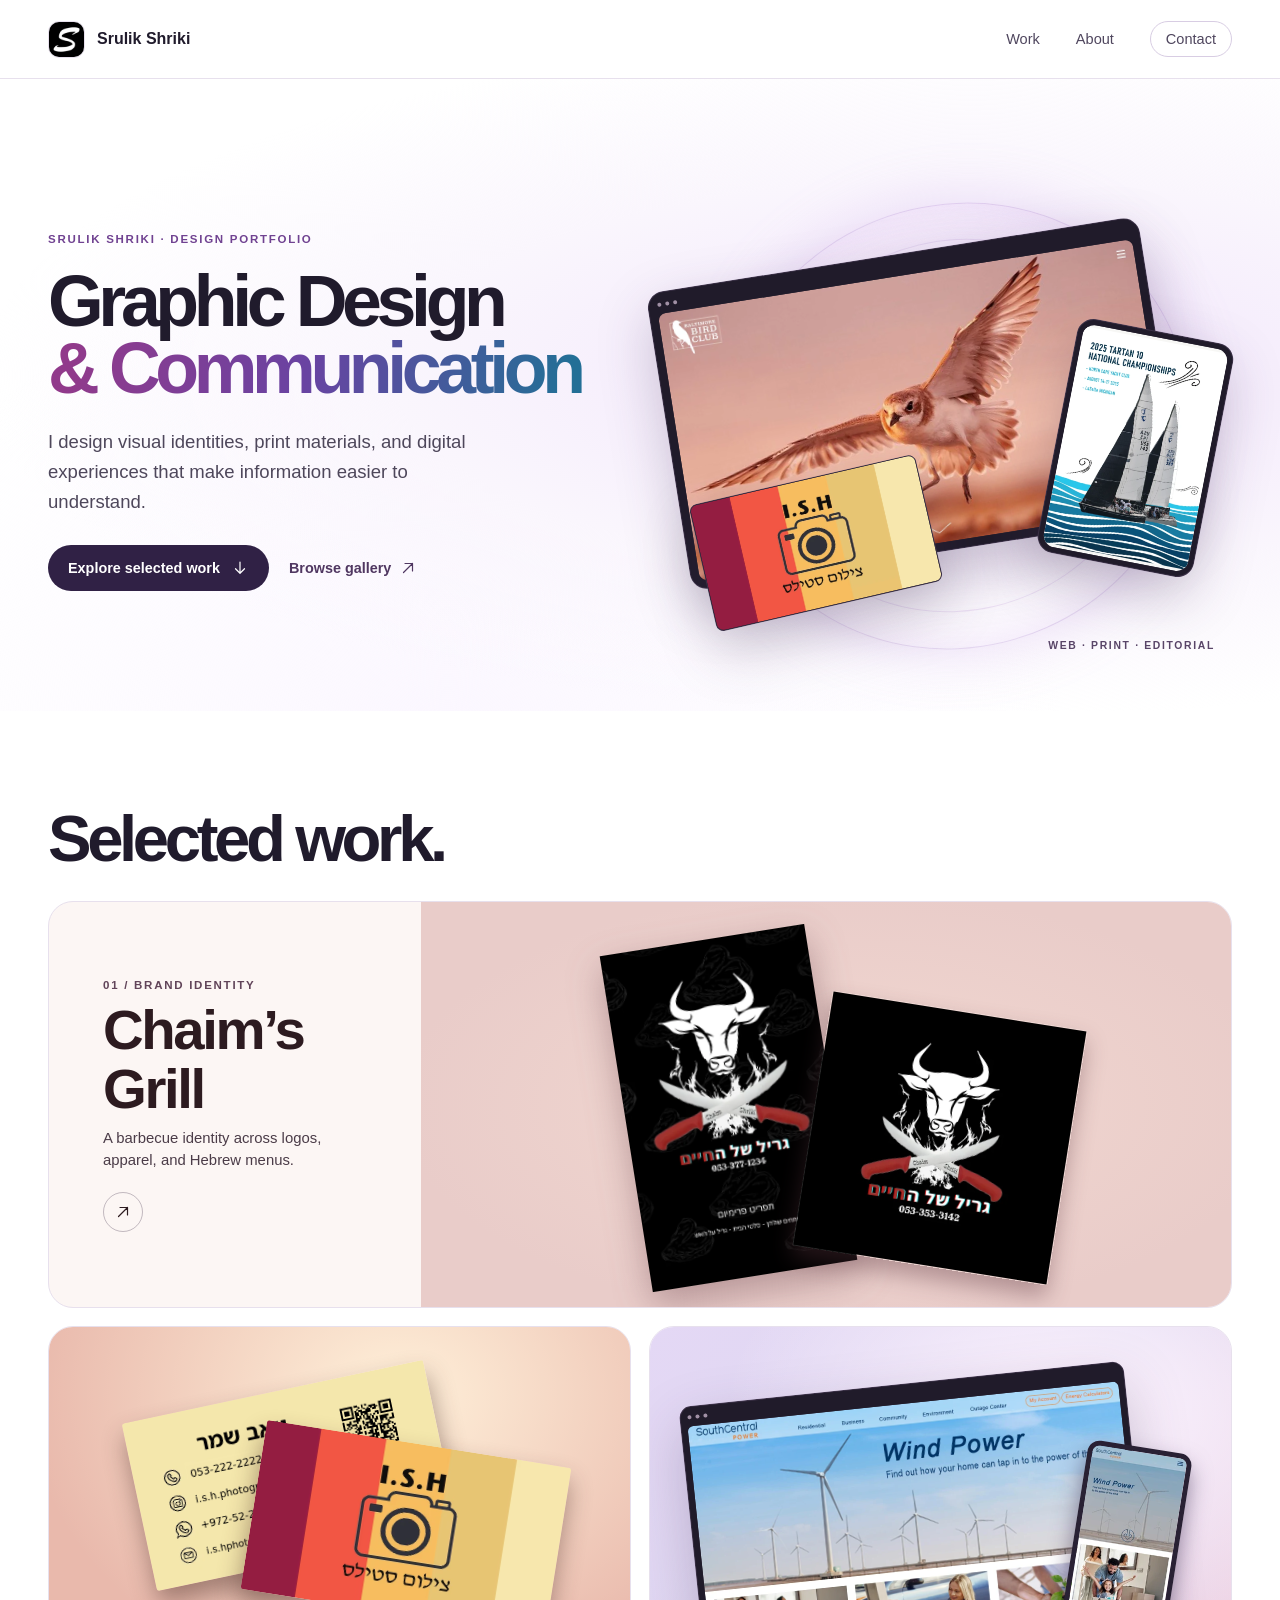
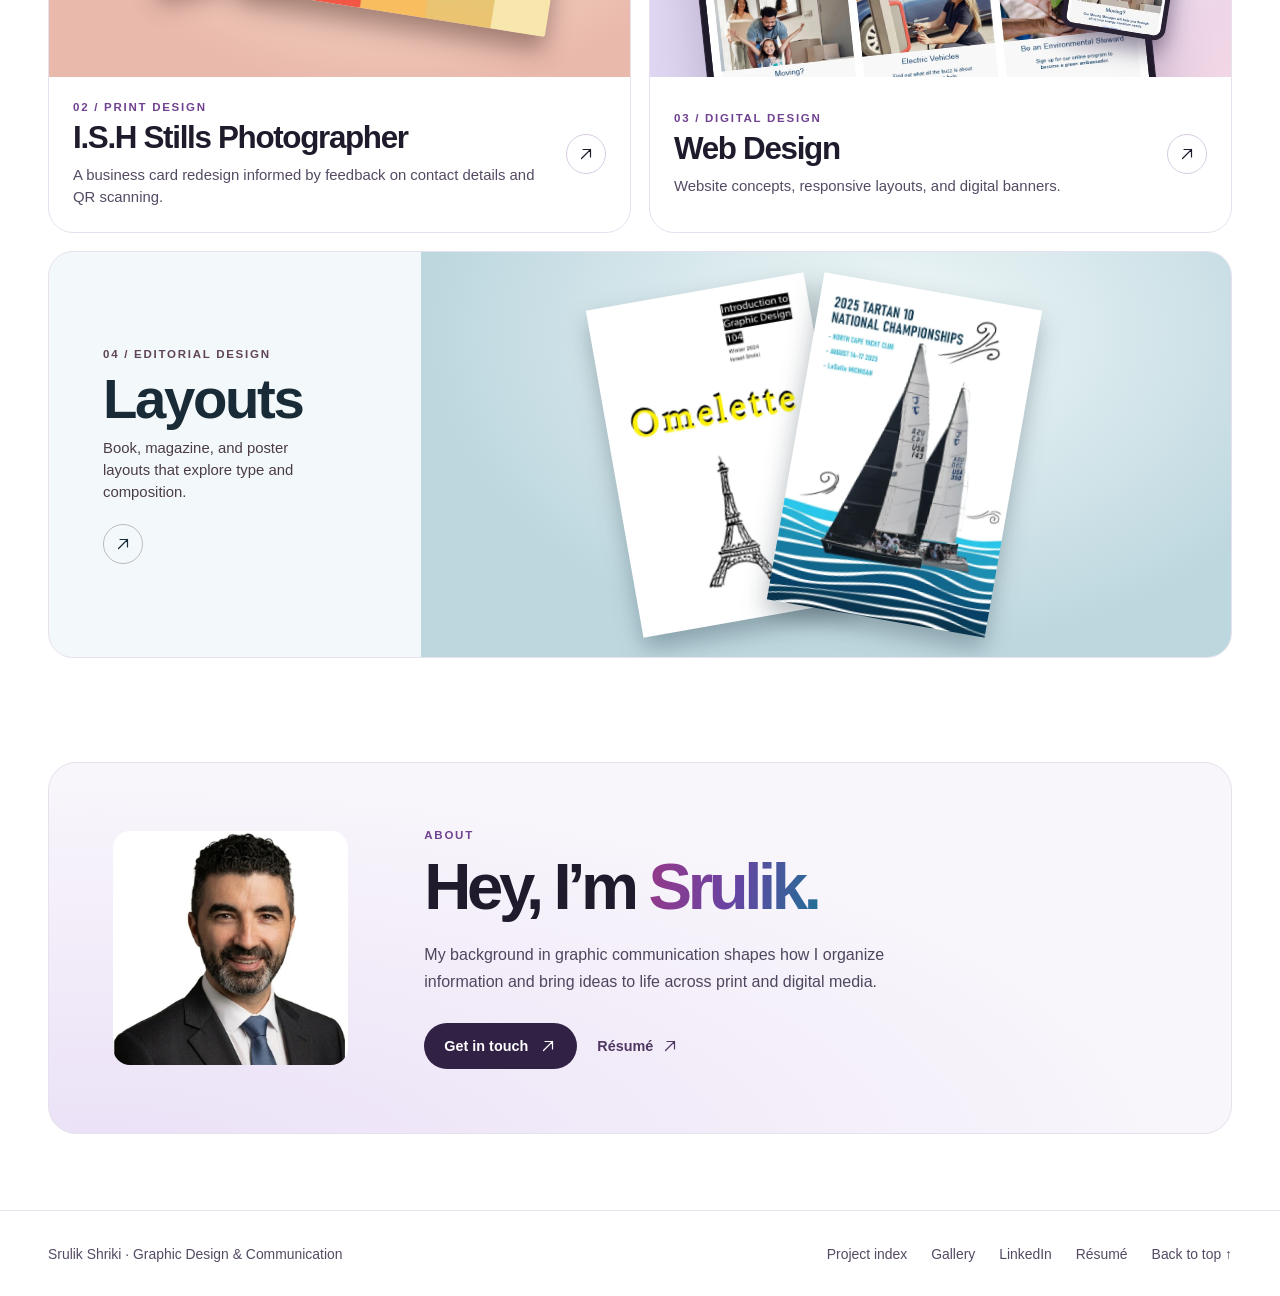
==== commit 68b4ee16: "Update index.html" ====
--- a/index.html
+++ b/index.html
@@ -74,6 +74,6 @@
   <div class="actions"><a class="button" href="mailto:ishriki@emich.edu">Get in touch <svg class="icon" aria-hidden="true"><use href="#arrow"/></svg></a><a class="text-link" href="https://canva.link/yx0ch3mzbwve8dt">Résumé <svg class="icon" aria-hidden="true"><use href="#arrow"/></svg></a></div></div>
 </section>
 </main>
-<footer class="footer"><div class="wrap"><span>Srulik Shriki · Graphic Design &amp; Communication</span><nav aria-label="Footer"><a href="projects.html">Project index</a><a href="gallery.html">Gallery</a><a href="https://www.linkedin.com/in/srulik-shriki-858525204/">LinkedIn</a><a href="https://canva.link/yx0ch3mzbwve8dt">Résumé</a><a href="#top">Back to top ↑</a></nav></div></footer>
+<footer class="footer"><div class="wrap"><span>Srulik Shriki · Graphic Design &amp; Communication</span><nav aria-label="Footer"><a href="projects.html">Project index</a><a href="gallery.html">Gallery</a><a href="https://www.linkedin.com/in/srulik-shriki-858525204/">LinkedIn</a><a href="https://canva.link/jwtwx4xibd2nl0v">Résumé</a><a href="#top">Back to top ↑</a></nav></div></footer>
 </body>
 </html>
--- a/assets/css/home.css
+++ b/assets/css/home.css
@@ -0,0 +1,156 @@
+:root {
+  color-scheme: light;
+  --ink: #201b2c;
+  --muted: #514a60;
+  --bg: #ffffff;
+  --line: #e7e0ed;
+  --shell: min(1200px, calc(100% - 96px));
+  --gradient: linear-gradient(102deg, #913a8b 5%, #6943a2 48%, #236f96 96%);
+  font-family: -apple-system, BlinkMacSystemFont, "Segoe UI", sans-serif;
+}
+*, *::before, *::after { box-sizing: border-box; }
+html { scroll-behavior: smooth; }
+body { margin: 0; background: var(--bg); color: var(--ink); }
+a { color: inherit; text-decoration: none; }
+a:focus-visible { outline: 2px solid #693da4; outline-offset: 5px; }
+img { display: block; width: 100%; height: auto; }
+h1, h2, h3, p, figure { margin: 0; }
+.wrap { width: var(--shell); margin-inline: auto; }
+.skip { position: absolute; left: 16px; top: 12px; transform: translateY(-160%); z-index: 10; background: white; color: #16121e; padding: 12px; }
+.skip:focus { transform: none; }
+.icon { width: 18px; height: 18px; flex: none; fill: none; stroke: currentColor; stroke-width: 1.6; stroke-linecap: round; stroke-linejoin: round; }
+.kicker { font-size: .72rem; font-weight: 700; letter-spacing: .15em; line-height: 1.45; text-transform: uppercase; }
+.top {
+  position: relative;
+  isolation: isolate;
+  background: radial-gradient(ellipse at 76% 47%, #f1e5fb 0, #faf6fd 42%, transparent 72%),
+    radial-gradient(ellipse at 35% 102%, #fbf7ff, transparent 52%), #ffffff;
+  overflow: hidden;
+}
+.header { background: #ffffff; border-bottom: 1px solid var(--line); }
+.bar { min-height: 78px; display: flex; align-items: center; justify-content: space-between; gap: 20px; }
+.brand { display: inline-flex; align-items: center; gap: 12px; font-weight: 650; white-space: nowrap; }
+.brand img { width: 37px; height: 37px; border-radius: 11px; border: 1px solid var(--line); }
+.nav { display: flex; flex-wrap: wrap; align-items: center; justify-content: flex-end; gap: clamp(16px, 3vw, 36px); color: #4f465e; font-size: .91rem; }
+.nav a:hover, .text-link:hover, .footer a:hover { color: #6f3697; }
+.nav .contact-nav { border: 1px solid #d8cde3; border-radius: 999px; padding: 9px 15px; }
+.hero { display: grid; grid-template-columns: minmax(0, 1fr) minmax(0, .94fr); align-items: center; gap: 15px; padding: 92px 0 60px; min-height: 555px; }
+.hero-copy { position: relative; z-index: 2; }
+.hero .kicker { color: #704291; margin-bottom: 20px; }
+h1 { font-size: clamp(3rem, 5.6vw, 5.65rem); line-height: .94; font-weight: 750; letter-spacing: -.075em; }
+h1 span, .gradient-text { display: inline-block; color: #704291; background: var(--gradient); background-clip: text; -webkit-text-fill-color: transparent; padding: 0 .065em .085em 0; }
+.hero .lead { max-width: 420px; margin-top: 18px; color: #4e475b; font-size: clamp(1rem, 1.45vw, 1.18rem); line-height: 1.62; }
+.actions { display: flex; flex-wrap: wrap; gap: 20px; align-items: center; margin-top: 28px; }
+.button { display: inline-flex; align-items: center; justify-content: center; gap: 11px; border-radius: 999px; padding: 13px 20px; min-height: 46px; background: #302145; color: #ffffff; font-weight: 700; font-size: .9rem; transition: background .2s; }
+.button:hover { background: #593879; }
+.text-link { display: inline-flex; align-items: center; gap: 8px; color: #503761; font-weight: 650; font-size: .9rem; }
+.hero-art { position: relative; width: 100%; aspect-ratio: 1.18; isolation: isolate; }
+.halo { position: absolute; inset: 7% 7% 1% 10%; border: 1px solid #b58fd455; border-radius: 50%; transform: rotate(-24deg); background: radial-gradient(ellipse at 67% 35%, #e6d0f380, transparent 64%); box-shadow: 0 0 58px #c7a2e44d, inset 0 0 40px #d9b8ee50; }
+.halo::after { content: ""; position: absolute; inset: 8%; border: 1px solid #bb98d63b; border-radius: inherit; }
+.screen { border: 1px solid #65527464; background: #201b2a; box-shadow: 0 22px 55px #45325742; overflow: hidden; }
+.hero-screen { position: absolute; top: 17%; left: 0; width: 88%; padding: 8px; border-radius: 17px; transform: rotate(-9deg); }
+.hero-screen img { border-radius: 8px; }
+.dots { display: flex; gap: 4px; padding: 2px 1px 7px; }
+.dots i { width: 4px; height: 4px; background: #e4cee6a8; border-radius: 50%; }
+.hero-poster { position: absolute; width: 28%; right: 3%; top: 33%; padding: 5px; border-radius: 17px; transform: rotate(11deg); }
+.hero-poster img { border-radius: 12px; aspect-ratio: .65; object-fit: contain; background: #f7f7f5; }
+.hero-print { position: absolute; left: 6%; bottom: 9%; width: 41%; border-radius: 8px; transform: rotate(-13deg); }
+.art-caption { position: absolute; bottom: 0; right: 3%; color: #594568; font-size: .65rem; letter-spacing: .16em; text-transform: uppercase; font-weight: 700; }
+
+.work { padding: 96px 0 104px; }
+.section-head { margin-bottom: 30px; }
+.about .kicker { color: #704291; margin-bottom: 11px; }
+h2 { font-size: clamp(2.8rem, 5.1vw, 5.1rem); line-height: .98; letter-spacing: -.067em; }
+
+.projects { display: grid; grid-template-columns: repeat(12, minmax(0, 1fr)); gap: 18px; }
+.project { grid-column: span 6; display: flex; flex-direction: column; min-width: 0; border-radius: 25px; overflow: hidden; background: #ffffff; border: 1px solid var(--line); transition: border-color .2s, transform .2s; }
+.project:hover { border-color: #d7b4fa; transform: translateY(-4px); }
+.project:focus-visible { outline-offset: 3px; }
+.project-visual { position: relative; isolation: isolate; min-width: 0; height: clamp(220px, 29vw, 350px); display: grid; place-items: center; overflow: hidden; }
+.project-visual img { transition: transform .35s ease; }
+.project:hover .project-visual img { transform: scale(1.035); }
+.project-info { display: flex; flex: 1; gap: 16px; align-items: center; justify-content: space-between; padding: 22px 24px 24px; }
+.project-info .kicker { color: #704291; margin-bottom: 6px; }
+h3 { font-size: clamp(1.45rem, 2.45vw, 2.3rem); line-height: 1.05; letter-spacing: -.042em; }
+.project-info p:last-child { margin-top: 9px; color: #544a63; font-size: .93rem; line-height: 1.5; }
+.arrow { width: 40px; height: 40px; flex: none; display: grid; place-items: center; border: 1px solid #d8cde3; border-radius: 50%; transition: background .2s, color .2s; }
+.project:hover .arrow { background: #f4dcff; color: #251931; }
+.feature { grid-column: span 12; display: grid; grid-template-columns: minmax(250px, .63fr) 1.37fr; }
+.bbq { background: #fcf6f4; color: #2d1b20; }
+.layout { background: #f3f8fa; color: #192b36; }
+.feature .project-info .kicker { color: #614459; }
+.feature .project-info p:last-child { color: #4b3c48; }
+.feature .arrow { border-color: #26133345; }
+.feature .project-info { flex-direction: column; align-items: flex-start; justify-content: center; gap: 20px; padding: 30px clamp(24px, 4.3vw, 54px); }
+.feature .project-info p:last-child { max-width: 230px; }
+.feature h3 { font-size: clamp(2.4rem, 4.4vw, 4.2rem); }
+.feature .project-visual { height: clamp(285px, 32vw, 405px); }
+.web .project-visual { background: radial-gradient(ellipse at 72% 24%, #fff5ff, transparent 58%), linear-gradient(130deg, #e4d8f5, #ddd7f0 56%, #f2d6e5); }
+.web-desktop { position: absolute; width: 77%; top: 16%; left: 8%; transform: rotate(-6deg); padding: 6px; border-radius: 12px; }
+.web-desktop img { border-radius: 6px; }
+.web-mobile { position: absolute; right: 9%; bottom: 12%; width: 18%; border: 5px solid #292134; border-radius: 12px; overflow: hidden; transform: rotate(9deg); box-shadow: 0 12px 22px #32234885; }
+.web-mobile img { height: clamp(105px, 14vw, 185px); object-fit: cover; object-position: top; }
+.bbq .project-visual { background: radial-gradient(ellipse at 52% 50%, #f2d8d1, transparent 75%), #e9ccc9; }
+.bbq-menu { position: absolute; width: 34%; height: 84%; object-fit: contain; left: 21%; top: 9%; rotate: -9deg; filter: drop-shadow(0 14px 18px #59333e60); }
+.bbq-mark { position: absolute; width: min(34%, 258px); right: 20%; bottom: 10%; rotate: 9deg; border: 1px solid #ffffff25; box-shadow: 0 12px 22px #59333e63; }
+.print .project-visual { background: radial-gradient(ellipse at 60% 20%, #fff0d9, transparent 75%), #e9b9ac; }
+.print img { position: absolute; width: 53%; border-radius: 3px; box-shadow: 0 14px 24px #48292275; }
+.print-back { left: 15%; top: 18%; rotate: -12deg; }
+.print-front { right: 12%; bottom: 18%; rotate: 9deg; }
+
+.layout .project-visual { background: radial-gradient(ellipse at 58% 20%, #f0f8f8, transparent 70%), #bdd7df; }
+.layout img { position: absolute; top: 9%; width: auto; max-width: 37%; height: 82%; object-fit: contain; filter: drop-shadow(0 12px 12px #23364258); }
+.layout-one { right: 49%; rotate: -10deg; }
+.layout-two { left: 46%; rotate: 10deg; }
+
+.about { display: grid; grid-template-columns: minmax(150px, .48fr) 1.52fr; gap: clamp(25px, 6vw, 80px); align-items: center; padding: clamp(28px, 5vw, 66px); border-radius: 28px; border: 1px solid var(--line); background: radial-gradient(ellipse at 4% 110%, #eae0f7, transparent 67%), #f8f5fb; }
+.portrait { max-width: 260px; overflow: hidden; border-radius: 17px; background: #fff; }
+.about .lead { margin-top: 18px; max-width: 540px; color: #4f465f; line-height: 1.65; }
+.footer { margin-top: 76px; border-top: 1px solid var(--line); }
+.footer .wrap { min-height: 85px; display: flex; align-items: center; justify-content: space-between; gap: 20px; font-size: .87rem; color: #544a63; }
+.footer nav { display: flex; gap: 24px; flex-wrap: wrap; }
+@media (max-width: 970px) {
+  :root { --shell: calc(100% - 56px); }
+  .hero { min-height: 0; padding-top: 75px; padding-bottom: 48px; }
+  .project-info { padding: 19px; }
+}
+@media (max-width: 800px) {
+  :root { --shell: calc(100% - 36px); }
+  .bar { min-height: 65px; }
+  .brand { gap: 8px; font-size: .86rem; }
+  .brand img { width: 31px; height: 31px; border-radius: 8px; }
+  .nav { gap: 12px; font-size: .83rem; }
+  .nav .contact-nav { padding: 7px 10px; }
+  .hero { grid-template-columns: minmax(0, 1fr); gap: 16px; padding: 50px 0 28px; }
+  h1 { font-size: clamp(1.75rem, 8.55vw, 4.4rem); }
+  .hero-art { width: min(100%, 450px); margin: 0 auto; }
+  .hero .lead { margin-top: 12px; }
+
+  .work { padding: 58px 0 65px; }
+
+  .projects { gap: 15px; }
+  .project { grid-column: span 12; border-radius: 20px; }
+  .feature { display: flex; flex-direction: column-reverse; }
+  .feature .project-info { flex-direction: row; align-items: center; justify-content: space-between; padding: 19px; }
+  .feature .project-info p:last-child { max-width: none; }
+  .feature .project-visual, .project-visual { height: clamp(220px, 58vw, 345px); }
+  .web-mobile img { height: clamp(105px, 29vw, 173px); }
+  .about { grid-template-columns: 1fr; }
+  .portrait { max-width: 145px; }
+  .footer { margin-top: 48px; }
+  .footer .wrap { padding-block: 18px; flex-wrap: wrap; }
+}
+@media (max-width: 360px) {
+  .nav { gap: 8px; flex-wrap: nowrap; }
+  .bar { gap: 10px; }
+  .brand { font-size: .79rem; }
+  .nav .contact-nav { border: 0; padding-inline: 0; }
+  .art-caption { font-size: .56rem; }
+}
+@media (prefers-reduced-motion: reduce) {
+  html { scroll-behavior: auto; }
+  *, *::before, *::after { transition: none !important; }
+}
+@media (forced-colors: active) {
+  h1 span, .gradient-text { background: none; color: CanvasText; -webkit-text-fill-color: CanvasText; }
+}
